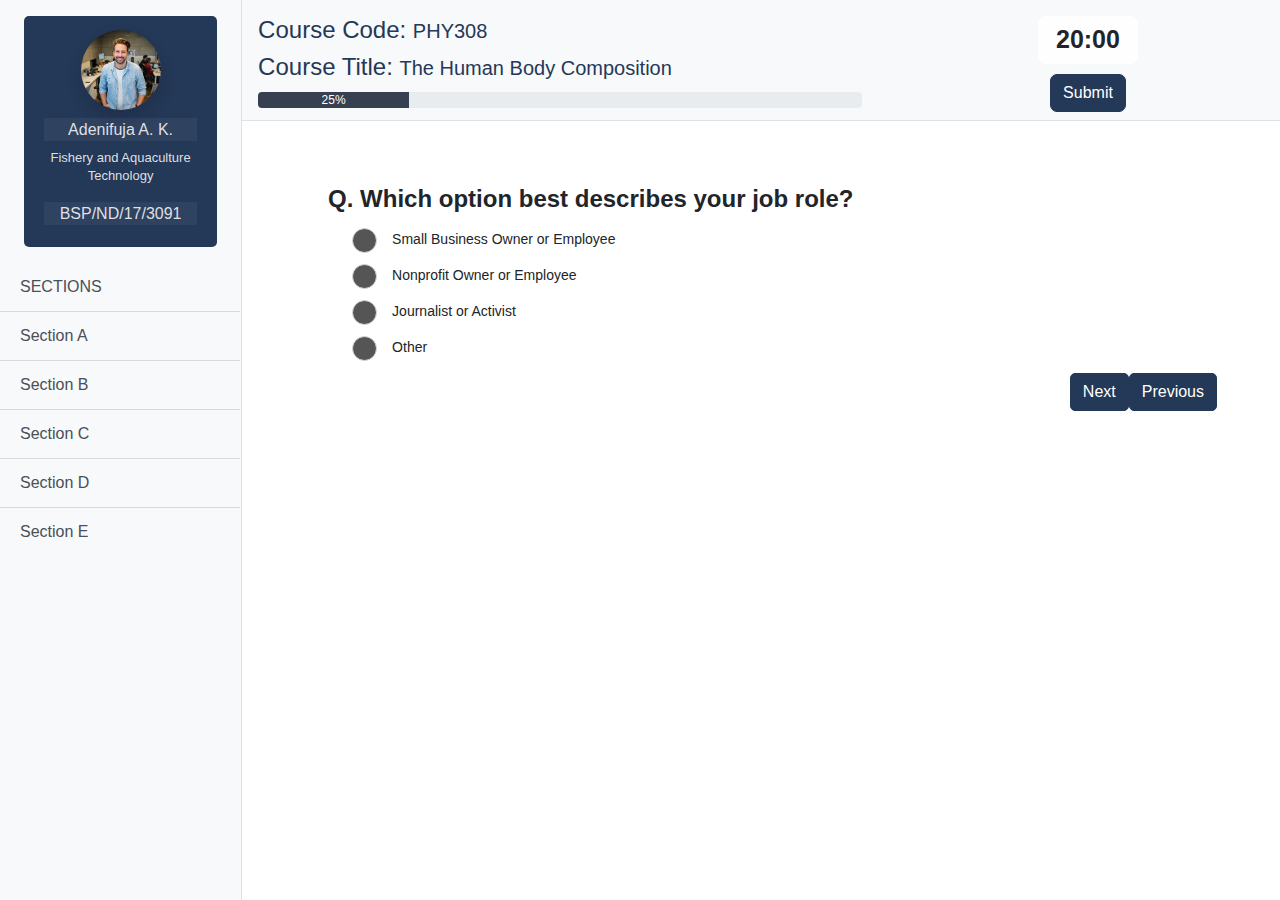
==== Improved/index.html @ 2bd4696e "A fresh commit" ====
<!DOCTYPE html>
<html lang="en">

<head>
    <meta charset="UTF-8">
    <meta name="viewport" content="width=device-width, initial-scale=1.0">
    <title>CBT Examination</title>
    <link href="assets/Custom-CSS/myStyle.css" type="text/css" rel="stylesheet">
    <link href="assets/Custom-CSS/simple-sidebar.css" type="text/css" rel="stylesheet">
    <link href="assets/fontawesome-free-5.10.2-web/css/fontawesome.min.css" type="text/css" rel="stylesheet">
    <link href="assets/bootstrap-4.4.1-dist/css/bootstrap.min.css" type="text/css" rel="stylesheet">
</head>

<body id="exam-body">



    <div class="d-flex" id="wrapper">

        <!-- Sidebar -->
        <div class="bg-light border-right" id="sidebar-wrapper">
            <div class="sidebar-heading details text-center mx-4 my-3">
                <img src="img/author_image.png" class="img-responsive rounded-circle shadow" height="80px" width="80px">
                <h5 class="name">Adenifuja A. K.</h5>
                <p class="department">Fishery and Aquaculture Technology</p>
                <h5 class="matNo" id="matNoDisplay">BSP/ND/17/3091</h5>
            </div>
            <div class="list-group list-group-flush">
                <a href="#" class="list-group-item list-group-item-action bg-light" disable>SECTIONS</a>
                <a href="#" class="list-group-item list-group-item-action bg-light">Section A</a>
                <a href="#" class="list-group-item list-group-item-action bg-light">Section B</a>
                <a href="#" class="list-group-item list-group-item-action bg-light">Section C</a>
                <a href="#" class="list-group-item list-group-item-action bg-light">Section D</a>
                <a href="#" class="list-group-item list-group-item-action bg-light">Section E</a>
            </div>
        </div>
        <!-- /#sidebar-wrapper -->

        <!-- Page Content -->
        <div id="page-content-wrapper">

            <nav class="navbar navbar-expand-lg navbar-light bg-light border-bottom">
                <button class="btn btn-primary mr-5 py-2 px-1 toggle-btn" id="menu-toggle" hidden> Menu</button>

                <button class="navbar-toggler" type="button" data-toggle="collapse" data-target="#navbarSupportedContent" aria-controls="navbarSupportedContent" aria-expanded="false" aria-label="Toggle navigation">
              <span class="navbar-toggler-icon"></span>
            </button>
                <!--Navbar Begins-->
                <div class="collapse navbar-collapse" id="navbarSupportedContent">

                    <div id="course-details">

                        <div class="first-half">

                            <p class="h4">
                                <strong class="font-weight-normal text-strong">Course Code:</strong>
                                <span class="lead desc">PHY308</span>
                            </p>
                            <p class="h4">
                                <strong class="font-weight-normal text-strong">Course Title:</strong>
                                <span class="lead desc">The Human Body Composition</span>
                            </p>

                            <div class="progress">
                                <div class="progress-bar bg-edit" role="progressbar" style="width: 25%;" aria-valuenow="25" aria-valuemin="0" aria-valuemax="100">25%</div>
                            </div>
                        </div>

                        <div class="second-half">
                            <div class="text-center">
                                <div class="timer">
                                    <p class="timer-txt" id="timer">20:00</p>
                                </div>

                                <button class="btn my-2 my-sm-0 submitBtn" type="submit">Submit</button>

                            </div>
                        </div>

                        <!-- </div> -->

                    </div>


                    </ul>
                </div>
            </nav>
            <!--NavBar Ends-->

            <div class="container-fluid">

                <!--Question Field starts-->


                <div class="container mt-sm-5 my-1 mx-auto">
                    <div class="question ml-sm-2 pl-sm-5 pt-2">
                        <div class="py-2 h4"><b>Q. Which option best describes your job role?</b></div>
                        <div class="ml-md-3 ml-sm-3 pl-md-2 pt-sm-0 pt-3" id="options">

                            <label class="options">Small Business Owner or Employee 
                            <input type="radio" name="radio"> 
                                <span class="checkmark"></span> 
                        </label>

                            <label class="options">Nonprofit Owner or Employee 
                            <input type="radio" name="radio"> 
                            <span class="checkmark"></span> 
                        </label>

                            <label class="options">Journalist or Activist 
                            <input type="radio" name="radio"> 
                            <span class="checkmark"></span> 
                        </label>

                            <label class="options">Other 
                            <input type="radio" name="radio"> 
                            <span class="checkmark"></span> 
                        </label>
                        </div>

                    </div>

                </div>

                <!--Question field ends-->

                <!--Next Button-->

                <div class="ml-auto mr-sm-5">
                    <button class="btn dirBtn">Previous</button>
                    <button class="btn dirBtn">Next</button>
                </div>







            </div>



        </div>
        <!-- /#page-content-wrapper -->

    </div>
    <!-- /#wrapper -->



    <!-- Menu Toggle Script -->
    <script>
        $("#menu-toggle").click(function(e) {
            e.preventDefault();
            $("#wrapper").toggleClass("toggled");
        });
    </script>
    <script src="assets/Custom-JS/script.js" type="text/javascript"></script>
    <script src="assets/jquery/jquery-3.2.1.js" type="text/javascript"></script>
    <script src="assets/bootstrap-4.4.1-dist/js/bootstrap.min.js" type="text/javascript"></script>
    <script src="assets/fontawesome-free-5.10.2-web/js/fontawesome.min.js" type="text/javascript"></script>
</body>

</html>
---- Improved/assets/Custom-CSS/myStyle.css ----
div.details {
    background: #243857 url(img/bg02.png);
    border-radius: 5px;
    padding: 0.9em 0.2em;
    color: rgba(255, 255, 255, 0.85);
}

button.toggle-btn {
    background-color: #243857;
    border: 1px solid #243857;
}

button.toggle-btn:hover {
    background-color: #2a4f86;
    border: 1px solid #1a3b6d;
}

div.details h5 {
    font-weight: 350;
    font-size: medium;
    margin-top: 0.5em;
    background-color: rgba(255, 255, 255, 0.05);
    padding: 2px 0;
}

div.details p.department {
    font-size: small;
    line-height: 1.4em;
}

div#course-details {
    width: 100%;
    margin-top: 0.5em;
}

div#course-details div.first-half {
    max-width: 60%;
    width: 100%;
    float: left;
    color: #243857;
    /* background: #c94663 url(img/bg01.png); */
    border-radius: 10px;
}

div#course-details div.first-half div.progress {
    margin-top: 10px;
}

div.bg-edit {
    background: #364050 url("img/bg01.png");
}

div#course-details div.second-half {
    float: right;
    width: 35%;
}

p.timer-txt {
    /* background: rgb(129, 121, 121) url(img/bg01.png); */
    background-color: rgba(255, 255, 255, 0.856);
    box-sizing: border-box;
    padding: 0.2em 0.3em;
    width: 100px;
    font-size: 25px;
    border-radius: 8px;
    margin: 0 auto;
    margin-bottom: 10px;
    font-weight: 700;
}

button.submitBtn {
    border: 1.5px solid #243857;
    border-radius: 7px;
    color: white;
    background: #243857 url("img/bg01.jpg");
}

button.submitBtn:hover {
    color: white;
    border-radius: 7px;
    border: 1.5px solid white;
    background: #243857 url("img/bg01.jpg")!important;
}


/* NavBar Styles ENDS */


/* Next and Previous Buttons */

button.dirBtn {
    background-color: #243857;
    border: 1px solid #243857;
    color: white;
    border-radius: 5px;
    float: right;
}

button.dirBtn:hover {
    background-color: #2f4366;
    border: 1.5px solid #fff;
    color: white;
}


/* CSS FOR Question */

@import url('https://fonts.googleapis.com/css2?family=Montserrat&display=swap');
* {
    margin: 0;
    padding: 0;
    box-sizing: border-box
}


/* .container {
    background-color: #555;
    color: #ddd;
    border-radius: 10px;
    padding: 20px;
    font-family: 'Montserrat', sans-serif;
    max-width: 700px
} */


/* .container>p {
    font-size: 32px
}

.question {
    width: 50%
} */

.options {
    position: relative;
    padding-left: 40px
}

#options label {
    display: block;
    margin-bottom: 15px;
    font-size: 14px;
    cursor: pointer
}

.options input {
    opacity: 0
}

.checkmark {
    position: absolute;
    top: -1px;
    left: 0;
    height: 25px;
    width: 25px;
    background-color: #555;
    border: 1px solid #ddd;
    border-radius: 50%
}

.options input:checked~.checkmark:after {
    display: block
}

.options .checkmark:after {
    content: "";
    width: 10px;
    height: 10px;
    display: block;
    background: white;
    position: absolute;
    top: 50%;
    left: 50%;
    border-radius: 50%;
    transform: translate(-50%, -50%) scale(0);
    transition: 300ms ease-in-out 0s
}

.options input[type="radio"]:checked~.checkmark {
    background: #21bf73;
    transition: 300ms ease-in-out 0s
}

.options input[type="radio"]:checked~.checkmark:after {
    transform: translate(-50%, -50%) scale(1)
}


/* div.nextBtn {
    display: flex;
    flex-direction: row;
    align-content: space-around;
    float: right;
} */


/* .btn-primary {
    background-color: #555;
    color: #ddd;
    border: 1px solid #ddd
}

.btn-primary:hover {
    background-color: #21bf73;
    border: 1px solid #21bf73
}

.btn-success {
    padding: 5px 25px;
    background-color: #21bf73
} */

@media(max-width:576px) {
    .question {
        width: 100%;
        word-spacing: 2px
    }
}
---- Improved/assets/Custom-CSS/simple-sidebar.css ----
/*!
 * Start Bootstrap - Simple Sidebar (https://startbootstrap.com/template-overviews/simple-sidebar)
 * Copyright 2013-2019 Start Bootstrap
 * Licensed under MIT (https://github.com/BlackrockDigital/startbootstrap-simple-sidebar/blob/master/LICENSE)
 */

body {
    overflow-x: hidden;
}

#sidebar-wrapper {
    min-height: 100vh;
    margin-left: -15rem;
    -webkit-transition: margin .25s ease-out;
    -moz-transition: margin .25s ease-out;
    -o-transition: margin .25s ease-out;
    transition: margin .25s ease-out;
}

#sidebar-wrapper .sidebar-heading {
    padding: 0.875rem 1.25rem;
    font-size: 1.2rem;
}

#sidebar-wrapper .list-group {
    width: 15rem;
}

#page-content-wrapper {
    min-width: 100vw;
}

#wrapper.toggled #sidebar-wrapper {
    margin-left: 0;
}

@media (min-width: 768px) {
    #sidebar-wrapper {
        margin-left: 0;
    }
    #page-content-wrapper {
        min-width: 0;
        width: 100%;
    }
    #wrapper.toggled #sidebar-wrapper {
        margin-left: -15rem;
    }
}
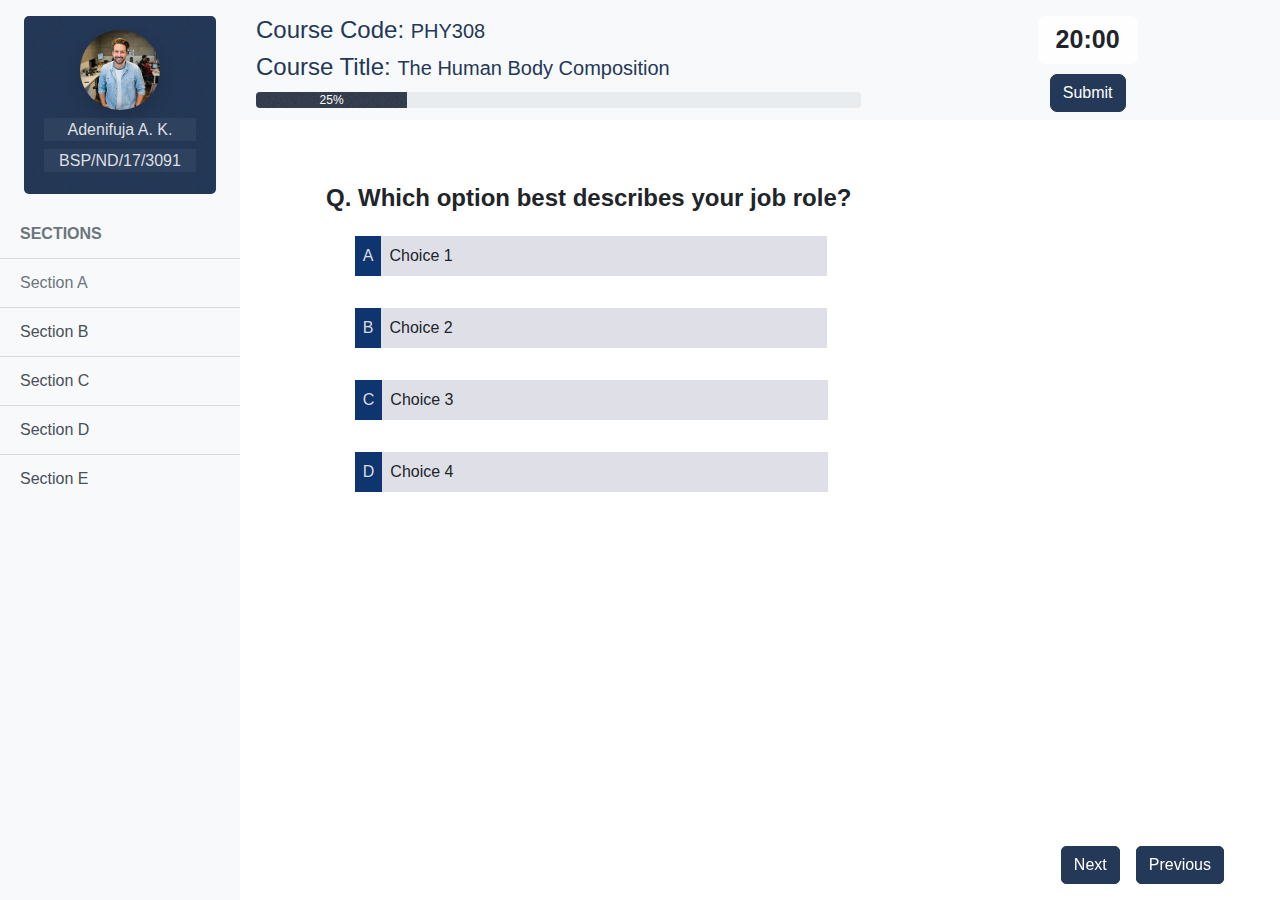
==== commit 328a7566: "This is a new commit" ====
--- a/Improved/index.html
+++ b/Improved/index.html
@@ -18,16 +18,16 @@
     <div class="d-flex" id="wrapper">
 
         <!-- Sidebar -->
-        <div class="bg-light border-right" id="sidebar-wrapper">
+        <div class="bg-light border-right border-right-0" id="sidebar-wrapper">
             <div class="sidebar-heading details text-center mx-4 my-3">
                 <img src="img/author_image.png" class="img-responsive rounded-circle shadow" height="80px" width="80px">
                 <h5 class="name">Adenifuja A. K.</h5>
-                <p class="department">Fishery and Aquaculture Technology</p>
+                <!-- <p class="department">Fishery and Aquaculture Technology</p> -->
                 <h5 class="matNo" id="matNoDisplay">BSP/ND/17/3091</h5>
             </div>
             <div class="list-group list-group-flush">
-                <a href="#" class="list-group-item list-group-item-action bg-light" disable>SECTIONS</a>
-                <a href="#" class="list-group-item list-group-item-action bg-light">Section A</a>
+                <a href="#" class="list-group-item list-group-item-action bg-light font-weight-bold disabled">SECTIONS</a>
+                <a href="#" class="list-group-item list-group-item-action bg-light text-muted">Section A</a>
                 <a href="#" class="list-group-item list-group-item-action bg-light">Section B</a>
                 <a href="#" class="list-group-item list-group-item-action bg-light">Section C</a>
                 <a href="#" class="list-group-item list-group-item-action bg-light">Section D</a>
@@ -39,7 +39,7 @@
         <!-- Page Content -->
         <div id="page-content-wrapper">
 
-            <nav class="navbar navbar-expand-lg navbar-light bg-light border-bottom">
+            <nav class="navbar navbar-expand-lg navbar-light bg-light border-bottom-0">
                 <button class="btn btn-primary mr-5 py-2 px-1 toggle-btn" id="menu-toggle" hidden> Menu</button>
 
                 <button class="navbar-toggler" type="button" data-toggle="collapse" data-target="#navbarSupportedContent" aria-controls="navbarSupportedContent" aria-expanded="false" aria-label="Toggle navigation">
@@ -94,28 +94,49 @@
 
                 <div class="container mt-sm-5 my-1 mx-auto">
                     <div class="question ml-sm-2 pl-sm-5 pt-2">
-                        <div class="py-2 h4"><b>Q. Which option best describes your job role?</b></div>
+                        <div class="py-2 h4" id="question"><b>Q. Which option best describes your job role?</b></div>
                         <div class="ml-md-3 ml-sm-3 pl-md-2 pt-sm-0 pt-3" id="options">
 
-                            <label class="options">Small Business Owner or Employee 
+
+                            <div class="choice-container">
+                                <p class="choice-prefix">A</p>
+                                <p class="choice-text" data-number="1">Choice 1</p>
+                            </div>
+
+                            <div class="choice-container">
+                                <p class="choice-prefix">B</p>
+                                <p class="choice-text" data-number="2">Choice 2</p>
+                            </div>
+
+                            <div class="choice-container">
+                                <p class="choice-prefix">C</p>
+                                <p class="choice-text" data-number="3">Choice 3</p>
+                            </div>
+
+                            <div class="choice-container">
+                                <p class="choice-prefix">D</p>
+                                <p class="choice-text" data-number="4">Choice 4</p>
+                            </div>
+
+                            <!-- <label class="options" id="optionA">Small Business Owner or Employee 
                             <input type="radio" name="radio"> 
                                 <span class="checkmark"></span> 
                         </label>
 
-                            <label class="options">Nonprofit Owner or Employee 
+                            <label class="options" id="optionB">Nonprofit Owner or Employee 
                             <input type="radio" name="radio"> 
                             <span class="checkmark"></span> 
                         </label>
 
-                            <label class="options">Journalist or Activist 
+                            <label class="options" id="optionC">Journalist or Activist 
                             <input type="radio" name="radio"> 
                             <span class="checkmark"></span> 
                         </label>
 
-                            <label class="options">Other 
+                            <label class="options" id="optionD">Other 
                             <input type="radio" name="radio"> 
                             <span class="checkmark"></span> 
-                        </label>
+                        </label> -->
                         </div>
 
                     </div>
@@ -125,18 +146,18 @@
                 <!--Question field ends-->
 
                 <!--Next Button-->
-
+                <!-- 
                 <div class="ml-auto mr-sm-5">
                     <button class="btn dirBtn">Previous</button>
-                    <button class="btn dirBtn">Next</button>
-                </div>
+                    <button class="btn dirBtn" id="nxtBtn">Next</button>
+                </div> -->
+            </div>
 
 
 
-
-
-
-
+            <div class="ml-auto mr-sm-5 text-muted fixed-bottom">
+                <button class="btn dirBtn">Previous</button>
+                <button class="btn dirBtn" id="nxtBtn">Next</button>
             </div>
 
 
@@ -150,13 +171,14 @@
 
 
     <!-- Menu Toggle Script -->
-    <script>
+    <!-- <script>
         $("#menu-toggle").click(function(e) {
             e.preventDefault();
             $("#wrapper").toggleClass("toggled");
         });
-    </script>
-    <script src="assets/Custom-JS/script.js" type="text/javascript"></script>
+    </script> -->
+
+    <script src="assets/Custom-JS/newScript.js" type="text/javascript"></script>
     <script src="assets/jquery/jquery-3.2.1.js" type="text/javascript"></script>
     <script src="assets/bootstrap-4.4.1-dist/js/bootstrap.min.js" type="text/javascript"></script>
     <script src="assets/fontawesome-free-5.10.2-web/js/fontawesome.min.js" type="text/javascript"></script>
--- a/Improved/assets/Custom-CSS/myStyle.css
+++ b/Improved/assets/Custom-CSS/myStyle.css
@@ -1,5 +1,5 @@
 div.details {
-    background: #243857 url(img/bg02.png);
+    background: #243857 url(../../img/bg02.png);
     border-radius: 5px;
     padding: 0.9em 0.2em;
     color: rgba(255, 255, 255, 0.85);
@@ -47,7 +47,7 @@
 }
 
 div.bg-edit {
-    background: #364050 url("img/bg01.png");
+    background: #364050 url("../../img/bg01.png");
 }
 
 div#course-details div.second-half {
@@ -72,14 +72,14 @@
     border: 1.5px solid #243857;
     border-radius: 7px;
     color: white;
-    background: #243857 url("img/bg01.jpg");
+    background: #243857 url("../../img/bg01.jpg");
 }
 
 button.submitBtn:hover {
     color: white;
     border-radius: 7px;
     border: 1.5px solid white;
-    background: #243857 url("img/bg01.jpg")!important;
+    background: #243857 url("../../img/bg01.jpg")!important;
 }
 
 
@@ -94,12 +94,39 @@
     color: white;
     border-radius: 5px;
     float: right;
+    margin: 1em 0.5em;
 }
 
 button.dirBtn:hover {
     background-color: #2f4366;
     border: 1.5px solid #fff;
     color: white;
+}
+
+div.choice-container {
+    width: 100%;
+    padding: 0.5em 0.3em;
+    display: flex;
+    flex-direction: row;
+    align-content: space-between;
+}
+
+div.choice-container p.choice-prefix {
+    background-color: #0e3570;
+    color: #ddd;
+    padding: 0.5em;
+}
+
+div.choice-container p.choice-text {
+    background-color: rgb(223, 223, 231);
+    width: 50%;
+    padding: 0.5em;
+    display: block;
+    cursor: grab;
+}
+
+div.choice-container p.choice-text:hover {
+    background-color: rgb(218, 218, 218);
 }
 
 
@@ -133,7 +160,7 @@
 
 .options {
     position: relative;
-    padding-left: 40px
+    /* padding-left: 40px */
 }
 
 #options label {
